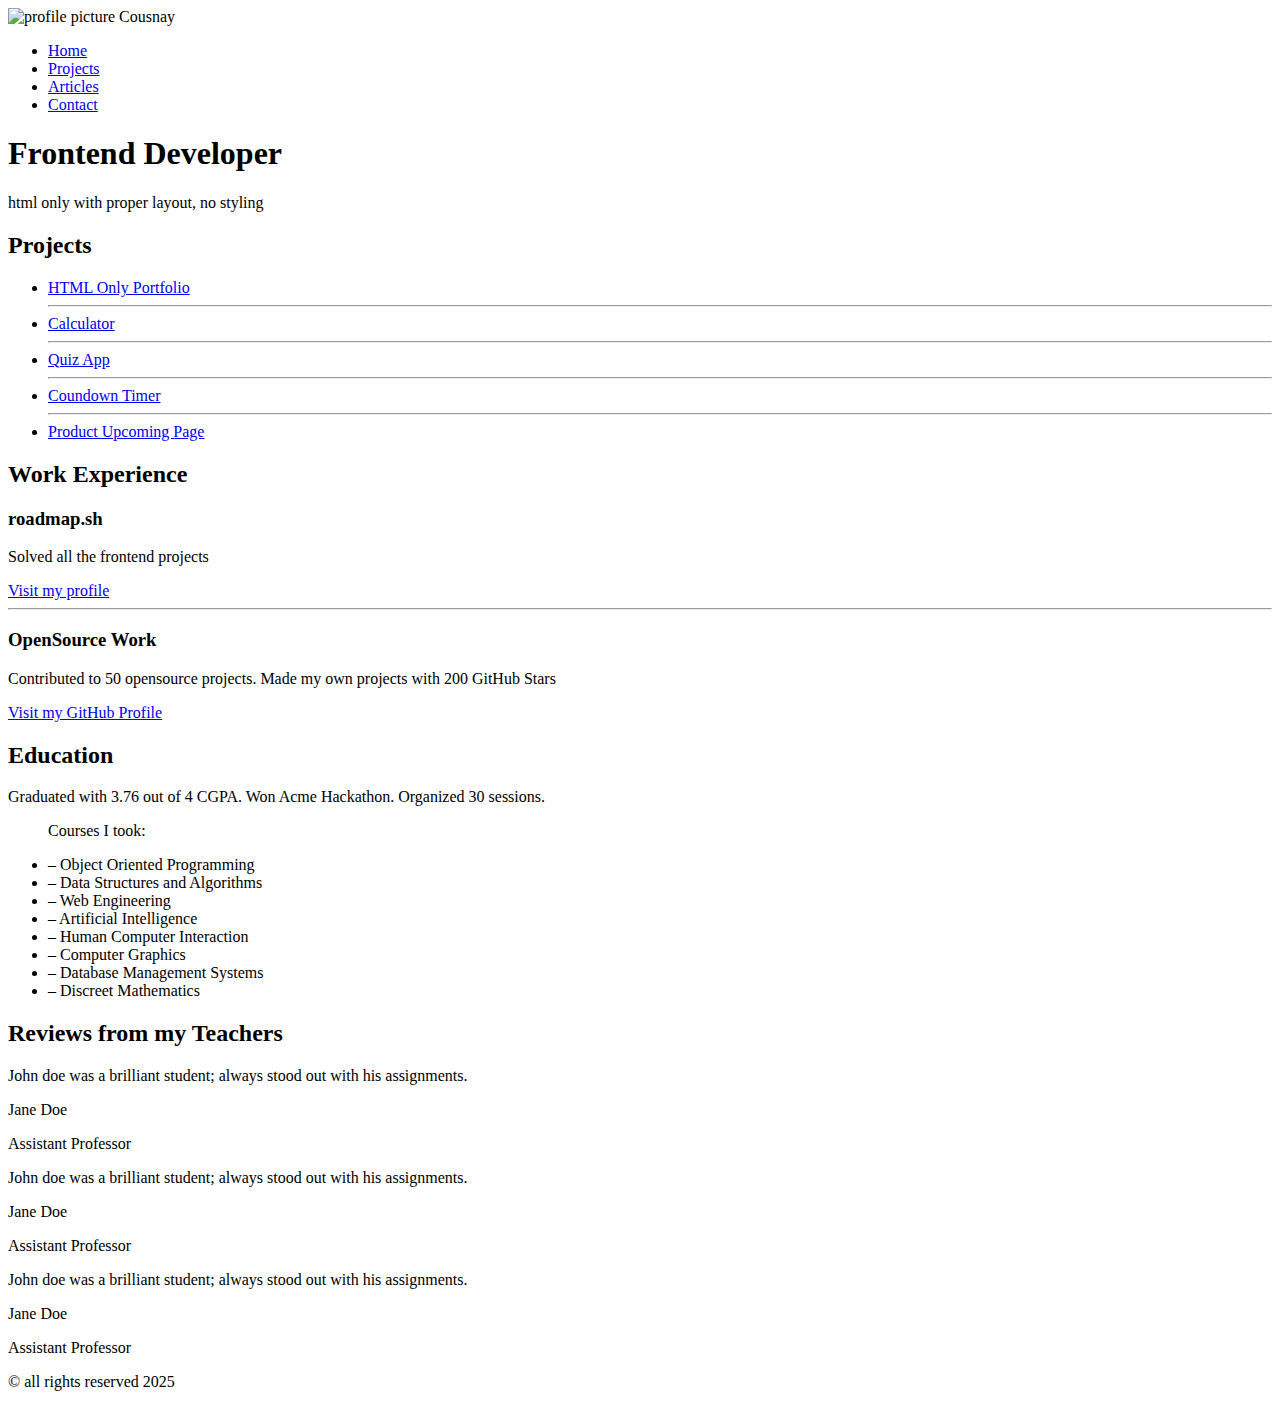
==== basic-html-website/index.html @ 5c554f82 "Initial html structure" ====
<!DOCTYPE html>
<html lang="en">
<head>
    <meta charset="UTF-8">
    <meta name="viewport" content="width=device-width, initial-scale=1.0">
    <meta name="author" content="Cousnay">
    <meta name="description" content="Building a website using HTML, by using different sections of a website like header, footer, navigation, main content,sidebars.">
    <meta name="keywords" content="HTML">
    <title>Basic HTML Website</title>
</head>
<body>
    <header>
        <div class="dev-profile">
            <img src="../assets/IMG_8888.JPG" alt="profile picture">
            <span>Cousnay</span>
        </div>
        <nav>
            <ul>
                <li>
                    <a href="index.html">Home</a>
                </li>
                <div class="divider"></div>
                <li>
                    <a href="./pages/projects.html">Projects</a>
                </li>
                <div class="divider"></div>
                <li>
                    <a href="./pages/Articles.html">Articles</a>
                </li>
                <div class="divider"></div>
                <li>
                    <a href="./pages/Contact.html">Contact</a>
                </li>
            </ul>
        </nav>
    </header>
    <main>
        <section class="hero-page">
            <h1>
                Frontend Developer
            </h1>
            <p>html only with proper layout, no styling</p>
        </section>
        <section class="about-page">
            <div class="project-section">
                <h2>Projects</h2>
                <ul>
                    <li>
                        <a href="#">HTML Only Portfolio</a>
                    </li>
                    <hr>
                    <li>
                        <a href="#">Calculator</a>
                    </li>
                    <hr>
                    <li>
                        <a href="#">Quiz App</a>
                    </li>
                    <hr>
                    <li>
                        <a href="#">Coundown Timer</a>
                    </li>
                    <hr>
                    <li>
                        <a href="#">Product Upcoming Page</a>
                    </li>
                </ul>
            </div>
            <div class="work-experience__section">
                <h2>Work Experience</h2>
                <div>
                    <article class="roadmap-card">
                        <h3>roadmap.sh</h3>
                        <p>Solved all the frontend projects</p>
                        <a href="#">Visit my profile</a>
                    </article>
                    <hr>
                    <article class="opensource-card">
                        <h3>OpenSource Work</h3>
                        <p>Contributed to 50 opensource projects. Made my own projects with 200 GitHub Stars</p>
                        <a href="#">Visit my GitHub Profile</a>
                    </article>
                </div>
            </div>
            <div class="eductation-section">
                <h2>Education</h2>
                <p>Graduated with 3.76 out of 4 CGPA. Won Acme Hackathon. Organized 30 sessions.</p>
                <ul>
                    <p>Courses I took:</p>

                    <li>&ndash; Object Oriented Programming</li>
                    <li>&ndash;  Data Structures and Algorithms</li>
                    <li>&ndash;  Web Engineering</li>
                    <li>&ndash;  Artificial Intelligence</li>
                    <li>&ndash;  Human Computer Interaction</li>
                    <li>&ndash;  Computer Graphics</li>
                    <li>&ndash;  Database Management Systems</li>
                    <li>&ndash; Discreet Mathematics</li>
                </ul>
            </div>
        </section>
        <section>
            <h2>Reviews from my Teachers</h2>
            <div>
                <article class="teacher-comment__card">
                    <p>
                        John doe was a brilliant student; always stood out with his assignments.
                    </p>
                    <div>
                        <p class="teacher-name">Jane Doe</p>
                        <p class="teacher-position">Assistant Professor</p>
                    </div>
                </article>
                <article class="teacher-comment__card">
                    <p>
                        John doe was a brilliant student; always stood out with his assignments.
                    </p>
                    <div>
                        <p class="teacher-name">Jane Doe</p>
                        <p class="teacher-position">Assistant Professor</p>
                    </div>
                </article>
                <article class="teacher-comment__card">
                    <p>
                        John doe was a brilliant student; always stood out with his assignments.
                    </p>
                    <div>
                        <p class="teacher-name">Jane Doe</p>
                        <p class="teacher-position">Assistant Professor</p>
                    </div>
                </article>
            </div>
        </section>
    </main>
    <footer>
        <p>
            &copy; all rights reserved 2025
        </p>
    </footer>
</body>
</html>
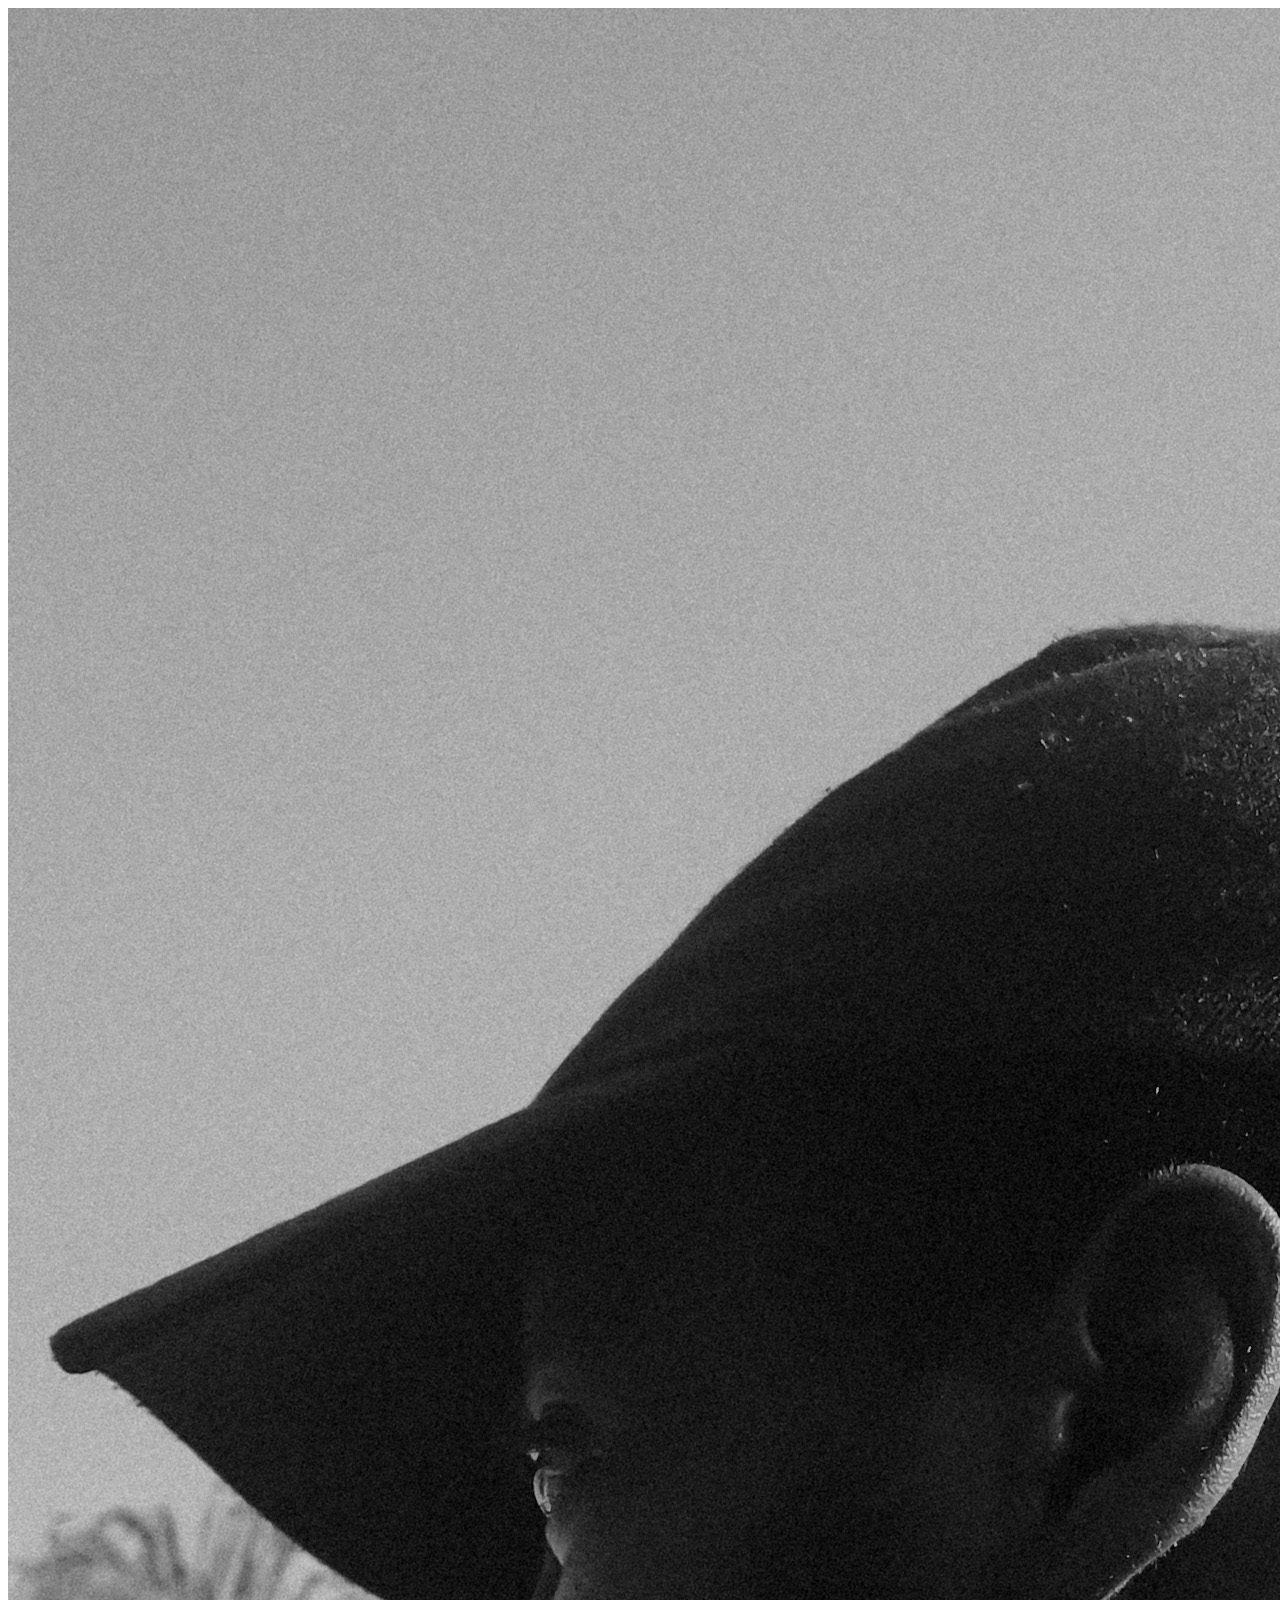
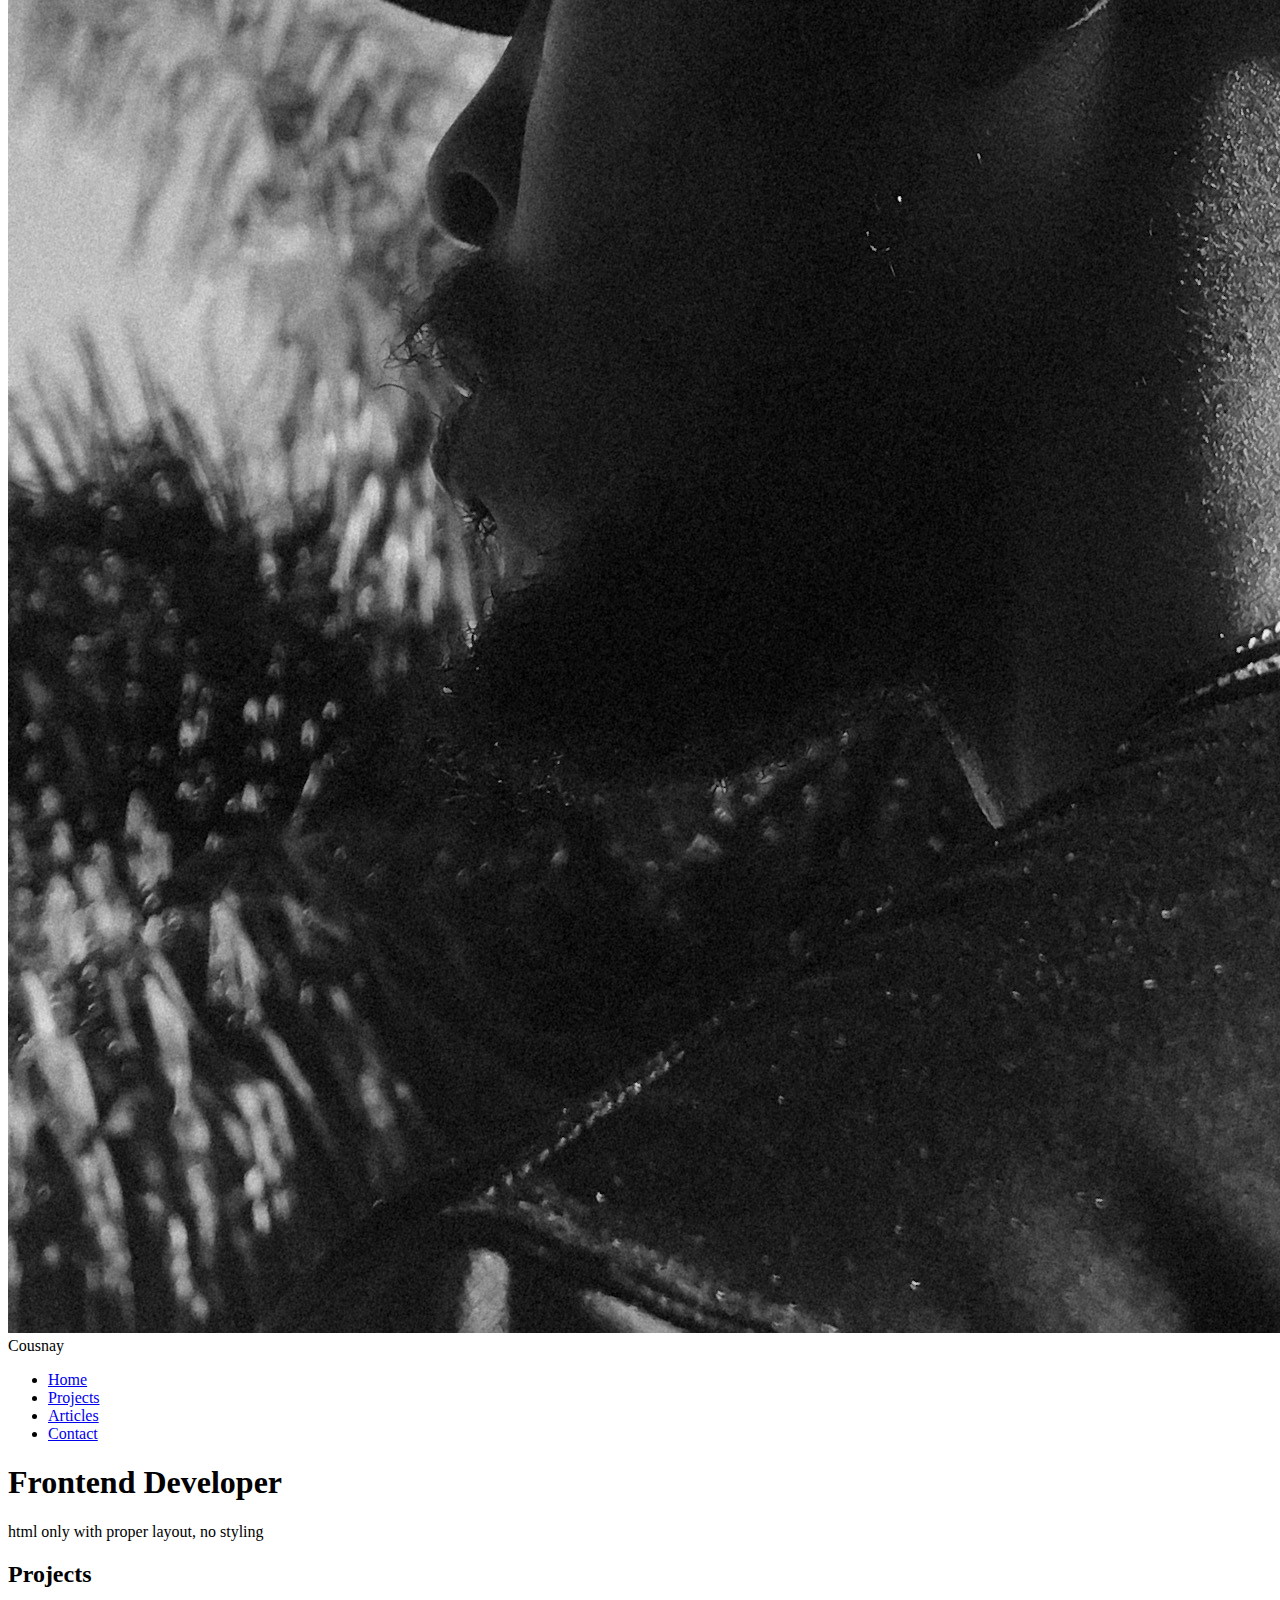
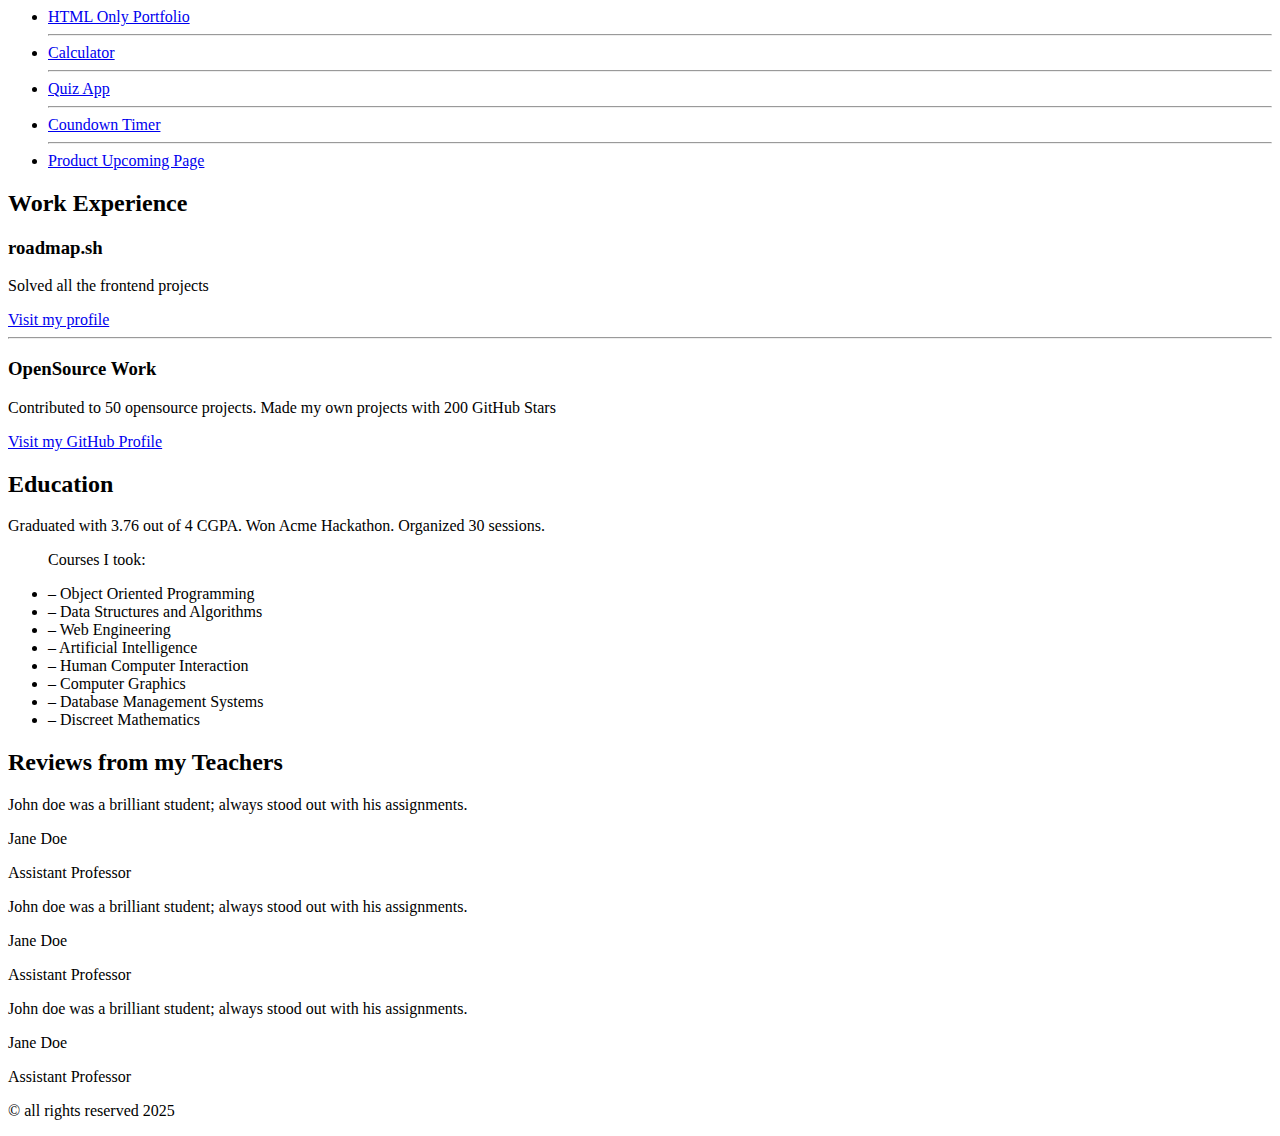
==== commit 333a3084: "Add link and changed asset file path" ====
--- a/basic-html-website/index.html
+++ b/basic-html-website/index.html
@@ -11,7 +11,7 @@
 <body>
     <header>
         <div class="dev-profile">
-            <img src="../assets/IMG_8888.JPG" alt="profile picture">
+            <img src="./assets/IMG_8888.JPG" alt="profile picture">
             <span>Cousnay</span>
         </div>
         <nav>
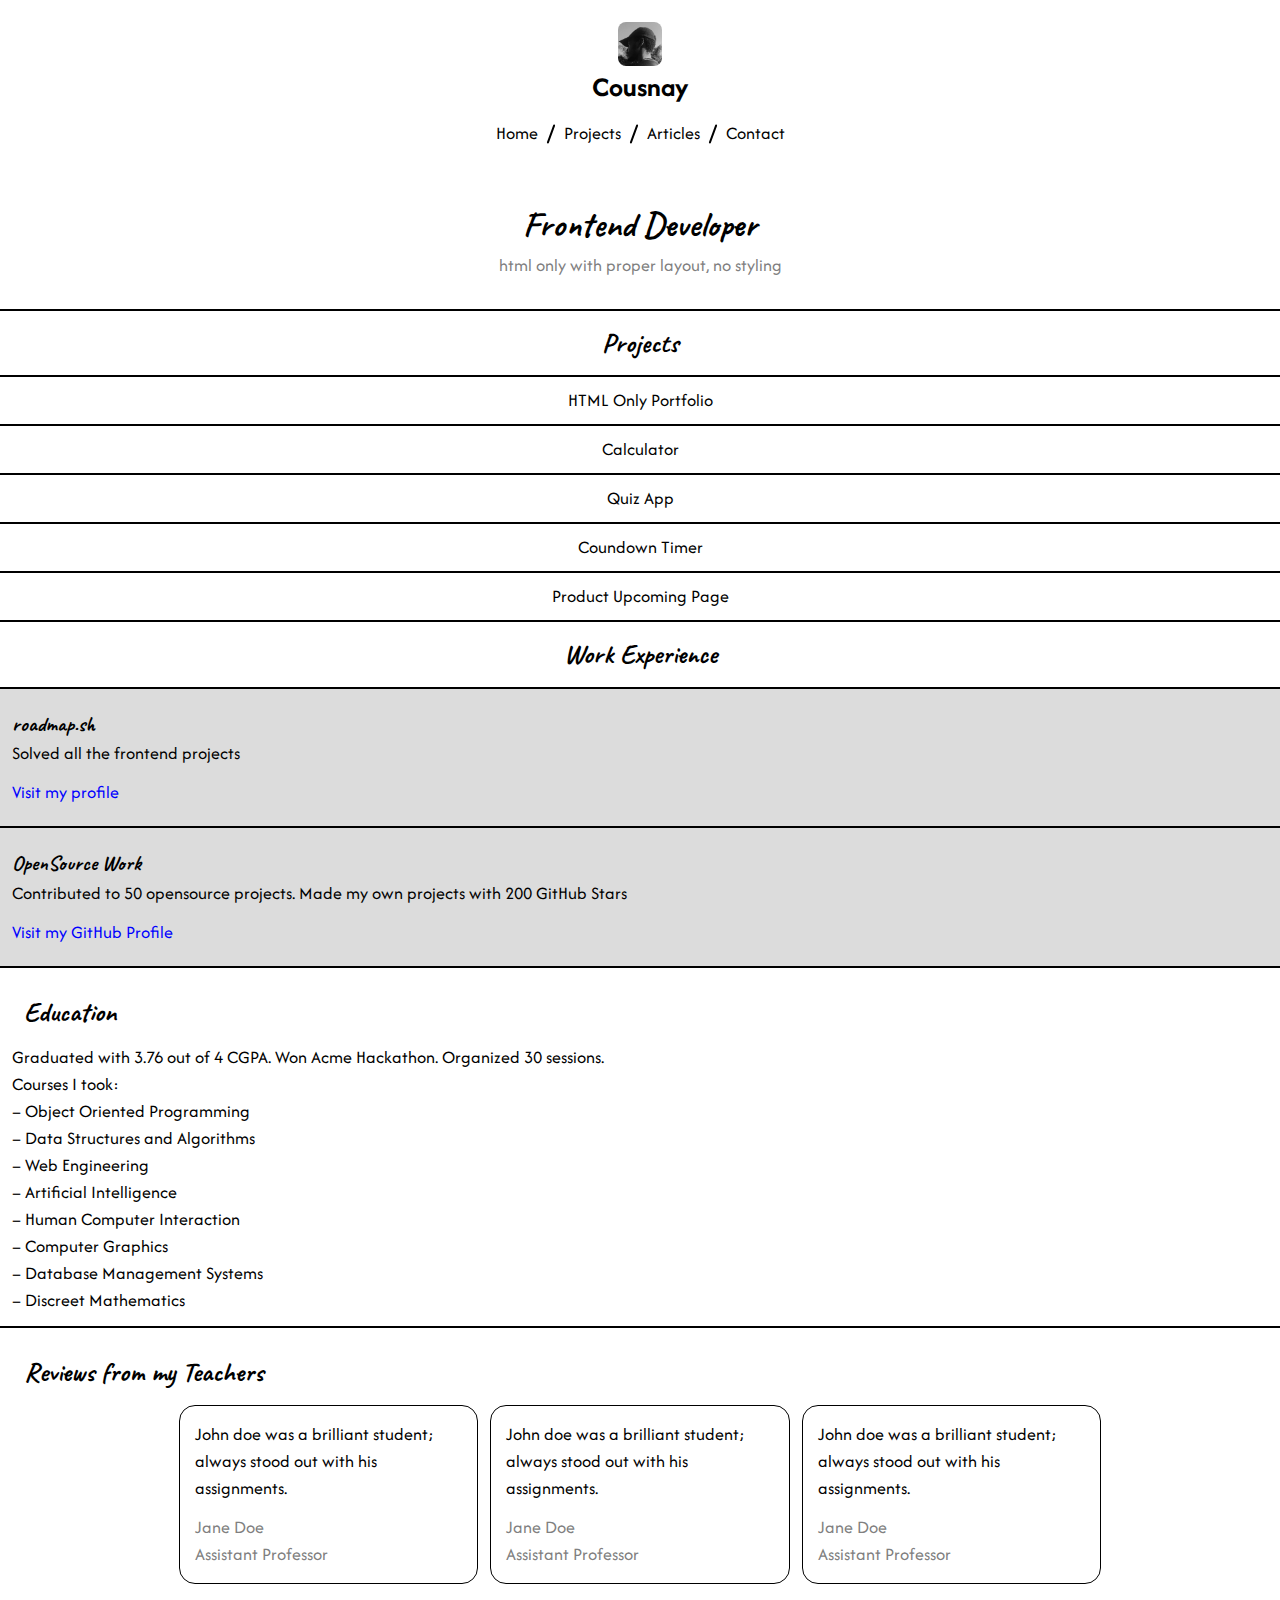
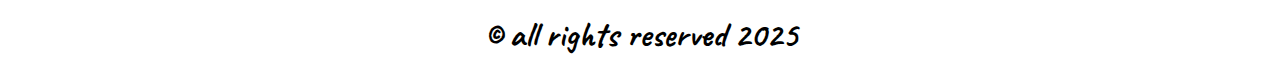
==== commit 57d2800d: "Add mobile view styling" ====
--- a/basic-html-website/index.html
+++ b/basic-html-website/index.html
@@ -7,6 +7,7 @@
     <meta name="description" content="Building a website using HTML, by using different sections of a website like header, footer, navigation, main content,sidebars.">
     <meta name="keywords" content="HTML">
     <title>Basic HTML Website</title>
+    <link rel="stylesheet" href="style.css">
 </head>
 <body>
     <header>
@@ -48,19 +49,15 @@
                     <li>
                         <a href="#">HTML Only Portfolio</a>
                     </li>
-                    <hr>
                     <li>
                         <a href="#">Calculator</a>
                     </li>
-                    <hr>
                     <li>
                         <a href="#">Quiz App</a>
                     </li>
-                    <hr>
                     <li>
                         <a href="#">Coundown Timer</a>
                     </li>
-                    <hr>
                     <li>
                         <a href="#">Product Upcoming Page</a>
                     </li>
@@ -74,7 +71,6 @@
                         <p>Solved all the frontend projects</p>
                         <a href="#">Visit my profile</a>
                     </article>
-                    <hr>
                     <article class="opensource-card">
                         <h3>OpenSource Work</h3>
                         <p>Contributed to 50 opensource projects. Made my own projects with 200 GitHub Stars</p>
@@ -82,7 +78,7 @@
                     </article>
                 </div>
             </div>
-            <div class="eductation-section">
+            <div class="education-section">
                 <h2>Education</h2>
                 <p>Graduated with 3.76 out of 4 CGPA. Won Acme Hackathon. Organized 30 sessions.</p>
                 <ul>
@@ -99,14 +95,14 @@
                 </ul>
             </div>
         </section>
-        <section>
+        <section class="teacher-section">
             <h2>Reviews from my Teachers</h2>
-            <div>
+            <div class="comment-group">
                 <article class="teacher-comment__card">
                     <p>
                         John doe was a brilliant student; always stood out with his assignments.
                     </p>
-                    <div>
+                    <div class="teacher-details">
                         <p class="teacher-name">Jane Doe</p>
                         <p class="teacher-position">Assistant Professor</p>
                     </div>
@@ -115,7 +111,7 @@
                     <p>
                         John doe was a brilliant student; always stood out with his assignments.
                     </p>
-                    <div>
+                    <div class="teacher-details">
                         <p class="teacher-name">Jane Doe</p>
                         <p class="teacher-position">Assistant Professor</p>
                     </div>
@@ -124,7 +120,7 @@
                     <p>
                         John doe was a brilliant student; always stood out with his assignments.
                     </p>
-                    <div>
+                    <div class="teacher-details">
                         <p class="teacher-name">Jane Doe</p>
                         <p class="teacher-position">Assistant Professor</p>
                     </div>
--- a/basic-html-website/style.css
+++ b/basic-html-website/style.css
@@ -0,0 +1,179 @@
+@import url('https://fonts.googleapis.com/css2?family=Afacad+Flux:wght@100..1000&family=Caveat:wght@400..700&display=swap');
+
+html {
+    font-size: 62.5%;
+}
+
+*::before,
+*::after,
+* {
+    padding: 0;
+    margin: 0;
+    box-sizing: border-box;
+}
+
+ul {
+    list-style-type: none;
+}
+
+img {
+    max-width: 100%;
+    height: auto;
+    display: block;
+}
+
+a {
+    display: inline-block;
+    color: black;
+    text-decoration: none;
+    outline: none;
+}
+
+h1,
+h2 {
+    font-family: "Caveat", cursive;
+    font-weight: 800;
+}
+
+body {
+    font-family: "Afacad Flux", sans-serif;
+    font-size: 1.8rem;
+    line-height: 1.5;
+}
+
+.dev-profile img {
+    width: 4.4rem;
+    aspect-ratio: 1 / 1;
+    object-fit: cover;
+    border-radius: 0.8rem;
+    margin: 0 auto;
+}
+
+.dev-profile span {
+    display: block;
+    font-size: 2.8rem;
+    font-weight: 700;
+}
+
+header {
+    display: flex;
+    flex-direction: column;
+    gap: 1.2rem;
+    align-items: center;
+    padding: 2.2rem;
+}
+
+nav ul {
+    display: flex;
+    justify-content: center;
+    align-items: center;
+    gap: 1.2rem;
+}
+
+.divider {
+    width: 0.2rem;
+    height: 2.0rem;
+    border-radius: 2.5rem;
+    background-color: black;
+    transform: rotate(20deg);
+}
+
+.hero-page {
+    text-align: center;
+    margin: 3.0rem 0;
+}
+
+.hero-page h1 {
+    font-size: 3.5rem;
+}
+
+.hero-page p {
+    color: gray;
+}
+
+.project-section {
+    border-top: 0.2rem solid black;
+    border-bottom: 0.2rem solid black;
+    text-align: center;
+}
+
+h2 {
+    margin: 1.2rem;
+
+}
+
+.project-section li {
+    padding: 1.0rem 0;
+    border-top: 0.2rem solid black;
+    background-color: gainsboro;
+}
+
+.work-experience__section h2 {
+    text-align: center;
+}
+
+.work-experience__section h3 {
+    font-family: "Caveat", cursive;
+}
+
+.work-experience__section a {
+    margin-top: 1.2rem;
+    color: blue;
+}
+
+.work-experience__section article {
+    padding: 2.0rem 1.2rem;
+    background-color: gainsboro;
+}
+
+.roadmap-card {
+    border-top: 0.2rem solid black;
+    border-bottom: 0.2rem solid black;
+}
+
+.opensource-card {
+    border-bottom: 0.2rem solid black;
+}
+
+.education-section {
+    padding: 1.2rem;
+    border-bottom: 0.2rem solid black;
+}
+
+.teacher-section {
+    padding: 1.2rem;
+}
+
+.comment-group {
+    display: flex;
+    gap: 1.2rem;
+    flex-wrap: wrap;
+    justify-content: center;
+}
+
+.teacher-comment__card {
+    max-width: 29.94rem;
+    border: 0.18rem solid black;
+    border-radius: 1.6rem;
+    padding: 1.5rem;
+    margin-bottom: 1.3rem;
+}
+
+.teacher-details {
+    color: gray;
+    margin-top: 1.2rem;
+}
+
+footer {
+    font-family: "Caveat", cursive;
+    text-align: center;
+    font-weight: 800;
+    font-size: 3.5rem;
+}
+
+
+@media screen and (min-width: 768px) {
+    .project-section li {
+        background-color: transparent;
+    }
+}